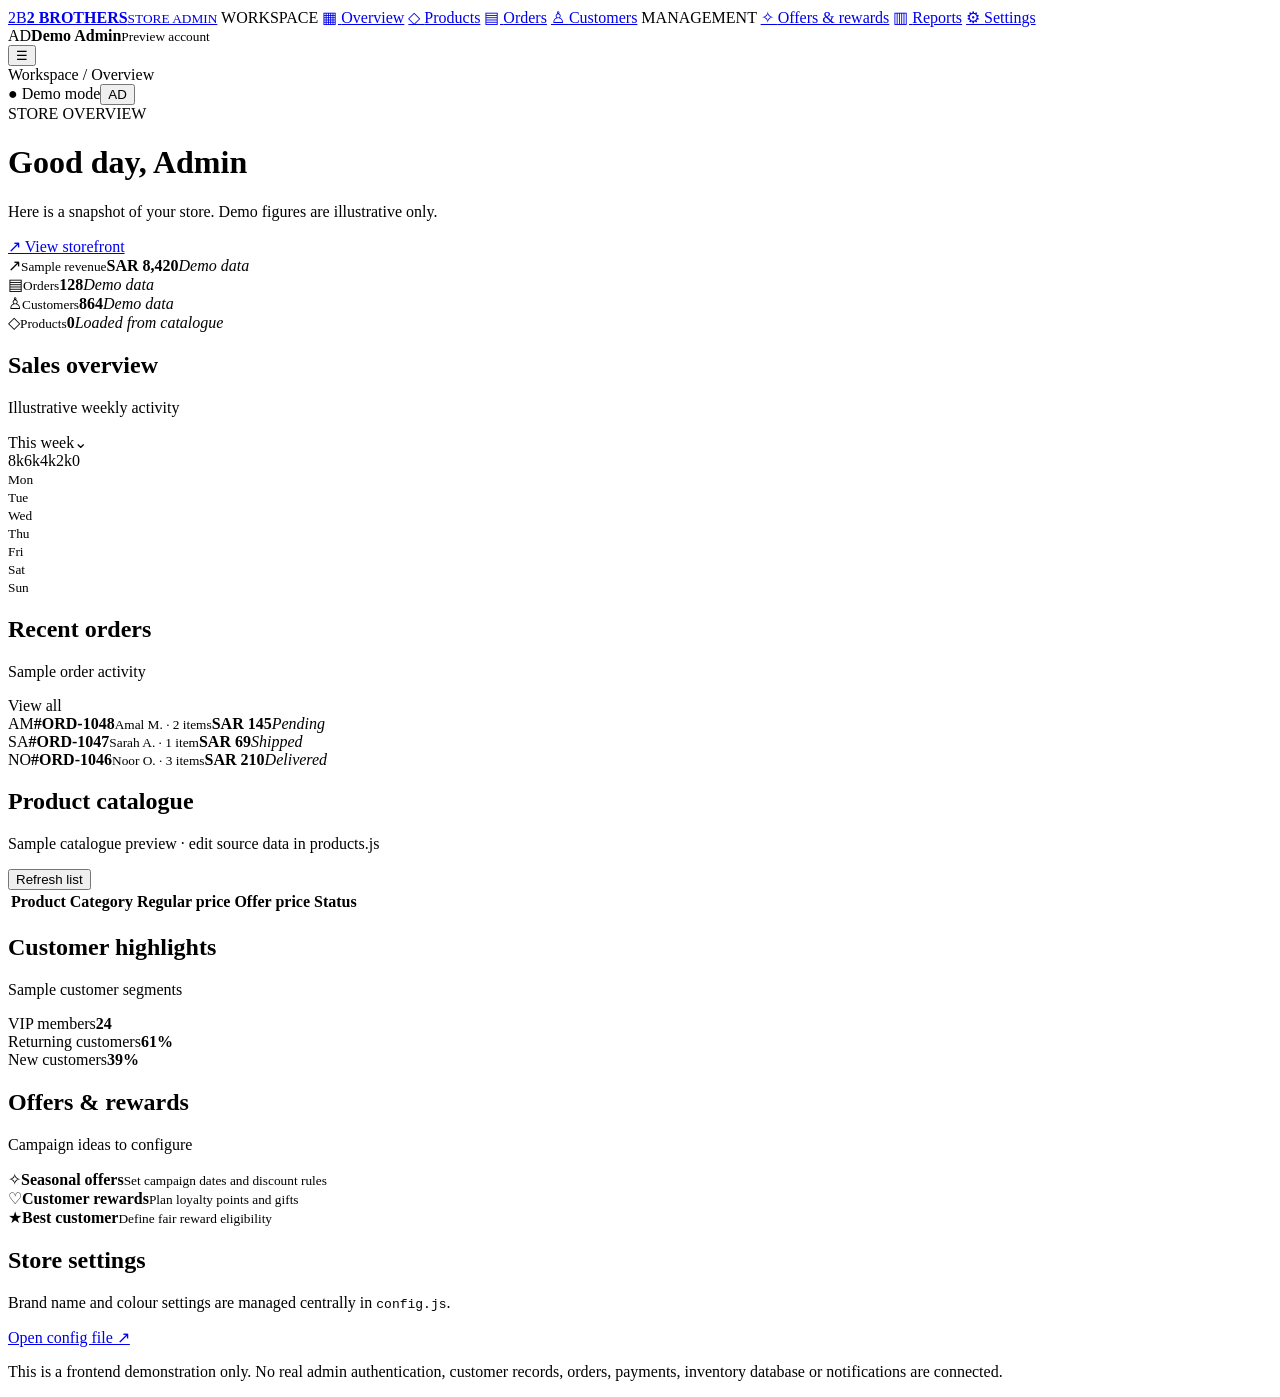
==== admin/index.html @ e1af09f0 "Add admin dashboard in separate folder" ====
<!DOCTYPE html>
<html lang="en">
<head>
  <meta charset="UTF-8"><meta name="viewport" content="width=device-width, initial-scale=1.0">
  <meta name="theme-color" content="#123b2b"><title>Store Admin | Demo</title>
  <link rel="preconnect" href="https://fonts.googleapis.com"><link rel="preconnect" href="https://fonts.gstatic.com" crossorigin>
  <link href="https://fonts.googleapis.com/css2?family=DM+Sans:wght@400;500;600;700&family=Playfair+Display:wght@600;700&display=swap" rel="stylesheet">
  <link rel="stylesheet" href="admin.css">
  <script src="../config.js" defer></script><script src="../products.js" defer></script><script src="admin.js" defer></script>
</head>
<body>
  <aside class="sidebar" id="sidebar">
    <a class="admin-brand" href="../index.html"><span class="brand-icon">2B</span><span><b data-brand-name>2 BROTHERS</b><small>STORE ADMIN</small></span></a>
    <span class="side-label">WORKSPACE</span>
    <a class="side-link active" href="#overview">▦ <span>Overview</span></a>
    <a class="side-link" href="#inventory">◇ <span>Products</span></a>
    <a class="side-link" href="#orders">▤ <span>Orders</span></a>
    <a class="side-link" href="#customers">♙ <span>Customers</span></a>
    <span class="side-label">MANAGEMENT</span>
    <a class="side-link" href="#campaigns">✧ <span>Offers & rewards</span></a>
    <a class="side-link" href="#reports">▥ <span>Reports</span></a>
    <a class="side-link" href="#settings">⚙ <span>Settings</span></a>
    <div class="sidebar-bottom"><span class="avatar">AD</span><span><b>Demo Admin</b><small>Preview account</small></span></div>
  </aside>
  <main class="main-area">
    <header class="topbar"><button id="sidebarToggle" class="mobile-toggle">☰</button><div><span class="crumb">Workspace /</span> Overview</div><div class="top-actions"><span class="status-pill">● Demo mode</span><button class="admin-avatar">AD</button></div></header>
    <div class="content" id="overview">
      <div class="welcome-row"><div><span class="eyebrow">STORE OVERVIEW</span><h1>Good day, Admin</h1><p>Here is a snapshot of your store. Demo figures are illustrative only.</p></div><a class="view-store" href="../index.html">↗ View storefront</a></div>
      <section class="stats-grid">
        <article class="stat-card"><span class="stat-icon green">↗</span><small>Sample revenue</small><strong>SAR 8,420</strong><em>Demo data</em></article>
        <article class="stat-card"><span class="stat-icon cyan">▤</span><small>Orders</small><strong>128</strong><em>Demo data</em></article>
        <article class="stat-card"><span class="stat-icon yellow">♙</span><small>Customers</small><strong>864</strong><em>Demo data</em></article>
        <article class="stat-card"><span class="stat-icon red">◇</span><small>Products</small><strong id="productCount">0</strong><em>Loaded from catalogue</em></article>
      </section>
      <section class="dashboard-grid">
        <article class="panel chart-panel" id="reports"><div class="panel-heading"><div><h2>Sales overview</h2><p>Illustrative weekly activity</p></div><span class="select-chip">This week⌄</span></div>
          <div class="chart"><div class="chart-y"><span>8k</span><span>6k</span><span>4k</span><span>2k</span><span>0</span></div><div class="chart-bars"><div style="height:42%"><i></i><small>Mon</small></div><div style="height:68%"><i></i><small>Tue</small></div><div style="height:52%"><i></i><small>Wed</small></div><div style="height:84%"><i></i><small>Thu</small></div><div style="height:61%"><i></i><small>Fri</small></div><div style="height:95%"><i></i><small>Sat</small></div><div style="height:72%"><i></i><small>Sun</small></div></div></div>
        </article>
        <article class="panel" id="orders"><div class="panel-heading"><div><h2>Recent orders</h2><p>Sample order activity</p></div><span class="subtle-link">View all</span></div>
          <div class="order-row"><span class="order-avatar">AM</span><span><b>#ORD-1048</b><small>Amal M. · 2 items</small></span><strong>SAR 145</strong><em class="tag pending">Pending</em></div>
          <div class="order-row"><span class="order-avatar cyan-bg">SA</span><span><b>#ORD-1047</b><small>Sarah A. · 1 item</small></span><strong>SAR 69</strong><em class="tag shipped">Shipped</em></div>
          <div class="order-row"><span class="order-avatar yellow-bg">NO</span><span><b>#ORD-1046</b><small>Noor O. · 3 items</small></span><strong>SAR 210</strong><em class="tag delivered">Delivered</em></div>
        </article>
      </section>
      <section class="panel inventory-panel" id="inventory"><div class="panel-heading"><div><h2>Product catalogue</h2><p>Sample catalogue preview · edit source data in products.js</p></div><button class="small-action" id="refreshProducts">Refresh list</button></div>
        <div class="table-wrap"><table><thead><tr><th>Product</th><th>Category</th><th>Regular price</th><th>Offer price</th><th>Status</th></tr></thead><tbody id="productTable"></tbody></table></div>
      </section>
      <section class="lower-grid">
        <article class="panel" id="customers"><div class="panel-heading"><div><h2>Customer highlights</h2><p>Sample customer segments</p></div></div><div class="segment"><span>VIP members</span><b>24</b><div><i style="width:72%"></i></div></div><div class="segment"><span>Returning customers</span><b>61%</b><div><i style="width:61%"></i></div></div><div class="segment"><span>New customers</span><b>39%</b><div><i style="width:39%"></i></div></div></article>
        <article class="panel" id="campaigns"><div class="panel-heading"><div><h2>Offers & rewards</h2><p>Campaign ideas to configure</p></div></div><div class="campaign-item"><span class="campaign-icon">✧</span><span><b>Seasonal offers</b><small>Set campaign dates and discount rules</small></span></div><div class="campaign-item"><span class="campaign-icon yellow-bg">♡</span><span><b>Customer rewards</b><small>Plan loyalty points and gifts</small></span></div><div class="campaign-item"><span class="campaign-icon cyan-bg">★</span><span><b>Best customer</b><small>Define fair reward eligibility</small></span></div></article>
      </section>
      <section class="panel settings-panel" id="settings"><div><h2>Store settings</h2><p>Brand name and colour settings are managed centrally in <code>config.js</code>.</p></div><a href="../config.js" class="small-action">Open config file ↗</a></section>
      <p class="footer-note">This is a frontend demonstration only. No real admin authentication, customer records, orders, payments, inventory database or notifications are connected.</p>
    </div>
  </main>
</body>
</html>
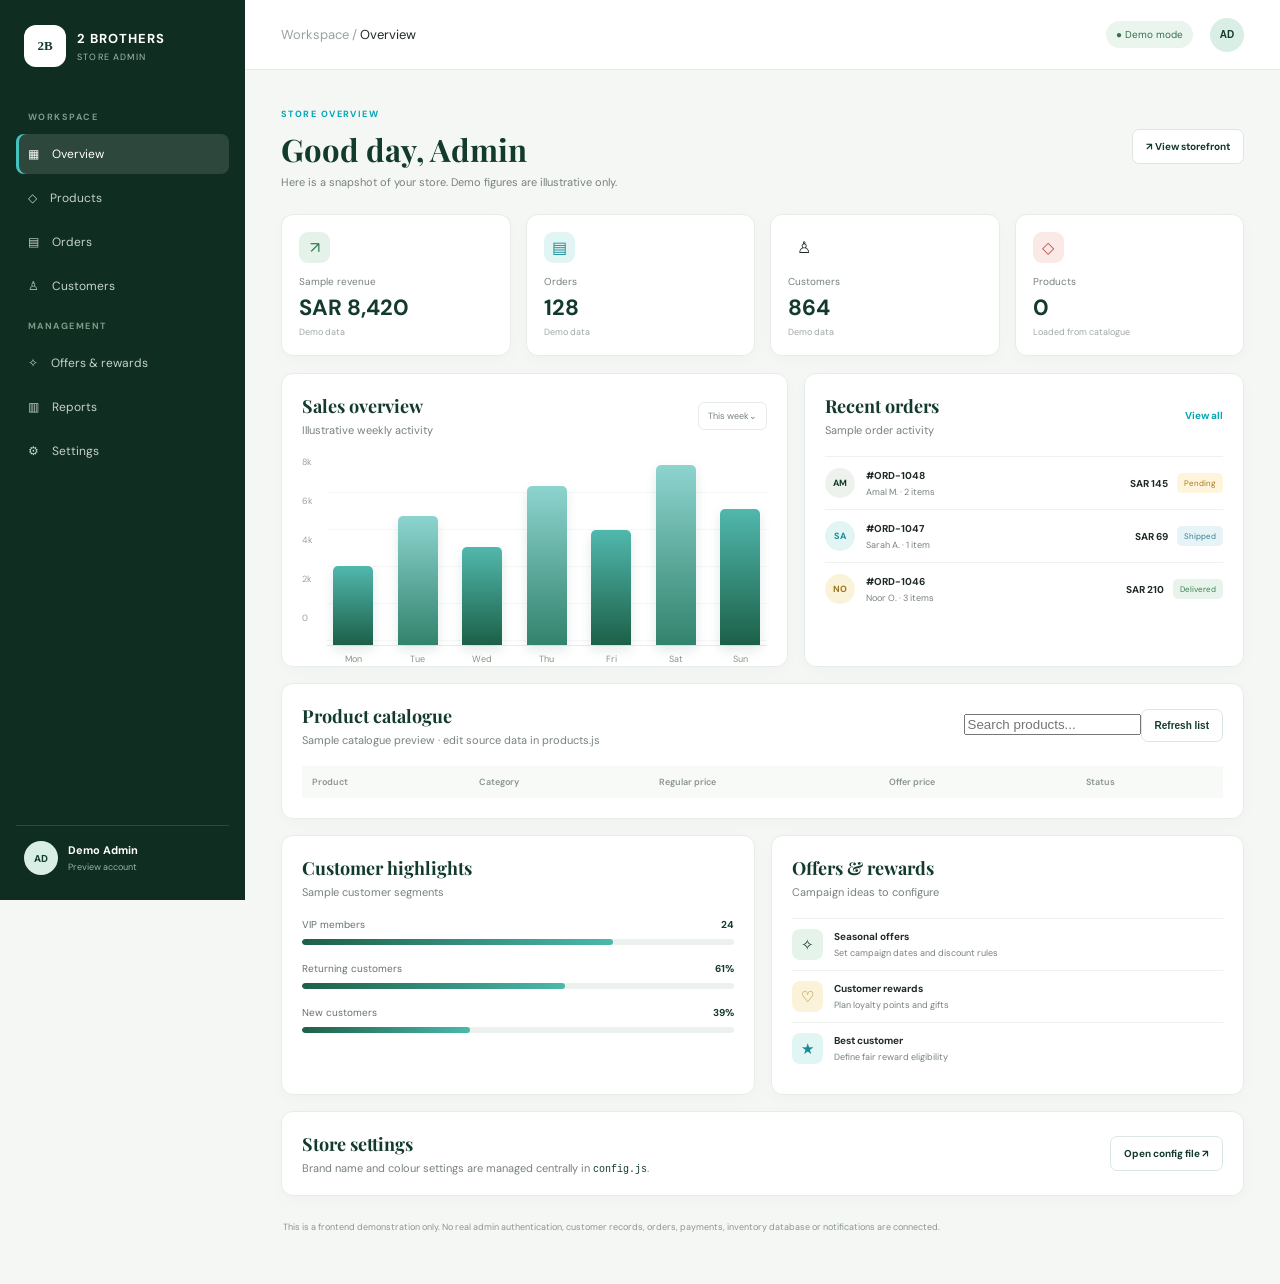
==== commit 81c00e3b: "Update index.html" ====
--- a/admin/index.html
+++ b/admin/index.html
@@ -2,14 +2,15 @@
 <html lang="en">
 <head>
   <meta charset="UTF-8"><meta name="viewport" content="width=device-width, initial-scale=1.0">
-  <meta name="theme-color" content="#123b2b"><title>Store Admin | Demo</title>
+  <meta name="theme-color" content="#123b2b"><meta name="robots" content="noindex, nofollow"><title>Store Admin | Demo</title>
   <link rel="preconnect" href="https://fonts.googleapis.com"><link rel="preconnect" href="https://fonts.gstatic.com" crossorigin>
   <link href="https://fonts.googleapis.com/css2?family=DM+Sans:wght@400;500;600;700&family=Playfair+Display:wght@600;700&display=swap" rel="stylesheet">
   <link rel="stylesheet" href="admin.css">
+  <link rel="stylesheet" href="admin-upgrades.css">
   <script src="../config.js" defer></script><script src="../products.js" defer></script><script src="admin.js" defer></script>
 </head>
 <body>
-  <aside class="sidebar" id="sidebar">
+  <aside class="sidebar" id="sidebar" aria-label="Admin navigation">
     <a class="admin-brand" href="../index.html"><span class="brand-icon">2B</span><span><b data-brand-name>2 BROTHERS</b><small>STORE ADMIN</small></span></a>
     <span class="side-label">WORKSPACE</span>
     <a class="side-link active" href="#overview">▦ <span>Overview</span></a>
@@ -22,15 +23,16 @@
     <a class="side-link" href="#settings">⚙ <span>Settings</span></a>
     <div class="sidebar-bottom"><span class="avatar">AD</span><span><b>Demo Admin</b><small>Preview account</small></span></div>
   </aside>
+  <div class="sidebar-backdrop" id="sidebarBackdrop"></div>
   <main class="main-area">
-    <header class="topbar"><button id="sidebarToggle" class="mobile-toggle">☰</button><div><span class="crumb">Workspace /</span> Overview</div><div class="top-actions"><span class="status-pill">● Demo mode</span><button class="admin-avatar">AD</button></div></header>
+    <header class="topbar"><button id="sidebarToggle" class="mobile-toggle" aria-label="Open navigation" aria-expanded="false" aria-controls="sidebar">☰</button><div><span class="crumb">Workspace /</span> <span id="crumbCurrent">Overview</span></div><div class="top-actions"><span class="status-pill">● Demo mode</span><button class="admin-avatar" aria-label="Admin account">AD</button></div></header>
     <div class="content" id="overview">
       <div class="welcome-row"><div><span class="eyebrow">STORE OVERVIEW</span><h1>Good day, Admin</h1><p>Here is a snapshot of your store. Demo figures are illustrative only.</p></div><a class="view-store" href="../index.html">↗ View storefront</a></div>
       <section class="stats-grid">
         <article class="stat-card"><span class="stat-icon green">↗</span><small>Sample revenue</small><strong>SAR 8,420</strong><em>Demo data</em></article>
         <article class="stat-card"><span class="stat-icon cyan">▤</span><small>Orders</small><strong>128</strong><em>Demo data</em></article>
         <article class="stat-card"><span class="stat-icon yellow">♙</span><small>Customers</small><strong>864</strong><em>Demo data</em></article>
-        <article class="stat-card"><span class="stat-icon red">◇</span><small>Products</small><strong id="productCount">0</strong><em>Loaded from catalogue</em></article>
+        <article class="stat-card"><span class="stat-icon red">◇</span><small>Products</small><strong id="productCount">0</strong><em id="productNote">Loaded from catalogue</em></article>
       </section>
       <section class="dashboard-grid">
         <article class="panel chart-panel" id="reports"><div class="panel-heading"><div><h2>Sales overview</h2><p>Illustrative weekly activity</p></div><span class="select-chip">This week⌄</span></div>
@@ -42,7 +44,7 @@
           <div class="order-row"><span class="order-avatar yellow-bg">NO</span><span><b>#ORD-1046</b><small>Noor O. · 3 items</small></span><strong>SAR 210</strong><em class="tag delivered">Delivered</em></div>
         </article>
       </section>
-      <section class="panel inventory-panel" id="inventory"><div class="panel-heading"><div><h2>Product catalogue</h2><p>Sample catalogue preview · edit source data in products.js</p></div><button class="small-action" id="refreshProducts">Refresh list</button></div>
+      <section class="panel inventory-panel" id="inventory"><div class="panel-heading"><div><h2>Product catalogue</h2><p>Sample catalogue preview · edit source data in products.js</p></div><div class="panel-tools"><input id="productSearch" type="search" placeholder="Search products..." aria-label="Search products"><button class="small-action" id="refreshProducts">Refresh list</button></div></div>
         <div class="table-wrap"><table><thead><tr><th>Product</th><th>Category</th><th>Regular price</th><th>Offer price</th><th>Status</th></tr></thead><tbody id="productTable"></tbody></table></div>
       </section>
       <section class="lower-grid">
--- a/admin/admin.css
+++ b/admin/admin.css
@@ -0,0 +1,5 @@
+/* Admin dashboard styles — restrained depth, clear hierarchy. */
+:root{--brand:#123b2b;--brand2:#1d6047;--cyan:#00a6b5;--ink:#202b25;--muted:#77827b;--line:#e8ece8;--bg:#f5f7f4;--white:#fff;--shadow:0 12px 30px rgba(22,50,35,.07)}
+*{box-sizing:border-box}body{margin:0;background:var(--bg);color:var(--ink);font-family:"DM Sans",sans-serif;font-size:13px}.sidebar{position:fixed;inset:0 auto 0 0;width:245px;padding:25px 16px;background:#102d21;color:#fff;display:flex;flex-direction:column;z-index:5}.admin-brand{display:flex;align-items:center;gap:11px;padding:0 8px 32px;color:#fff;text-decoration:none}.brand-icon{width:42px;height:42px;display:grid;place-items:center;border-radius:12px;background:#fff;color:var(--brand);font-family:Georgia,serif;font-weight:700}.admin-brand b,.admin-brand small,.sidebar-bottom b,.sidebar-bottom small{display:block}.admin-brand b{font-size:13px;letter-spacing:.08em}.admin-brand small{margin-top:4px;color:#a8bdb0;font-size:9px;letter-spacing:.13em}.side-label{padding:12px 12px 9px;color:#7f9a89;font-size:9px;font-weight:700;letter-spacing:.16em}.side-link{display:flex;align-items:center;gap:13px;margin:2px 0;padding:12px;border-radius:8px;color:#c5d2c9;text-decoration:none;font-size:12px}.side-link:hover,.side-link.active{color:#fff;background:rgba(255,255,255,.12)}.side-link.active{box-shadow:inset 3px 0 #45c2bd}.sidebar-bottom{display:flex;align-items:center;gap:10px;margin-top:auto;padding:15px 8px 0;border-top:1px solid rgba(255,255,255,.13)}.avatar,.admin-avatar{width:34px;height:34px;display:grid;place-items:center;border:0;border-radius:50%;background:#d9eee4;color:var(--brand);font-size:10px;font-weight:700}.sidebar-bottom b{font-size:11px}.sidebar-bottom small{margin-top:4px;color:#9db2a4;font-size:9px}.main-area{min-height:100vh;margin-left:245px}.topbar{height:70px;display:flex;align-items:center;justify-content:space-between;padding:0 36px;border-bottom:1px solid var(--line);background:#fff}.crumb{color:#99a39d}.top-actions{display:flex;align-items:center;gap:17px}.status-pill{padding:7px 10px;border-radius:20px;background:#eaf5ee;color:#31714d;font-size:10px}.admin-avatar{cursor:pointer}.mobile-toggle{display:none}.content{width:min(1280px,100%);margin:auto;padding:34px 36px 25px}.welcome-row{display:flex;align-items:center;justify-content:space-between;margin-bottom:25px}.eyebrow{color:var(--cyan);font-size:9px;font-weight:700;letter-spacing:.16em}.welcome-row h1{margin:7px 0 5px;color:var(--brand);font-family:"Playfair Display",serif;font-size:31px}.welcome-row p,.panel-heading p,.settings-panel p{margin:0;color:var(--muted);font-size:11px}.view-store,.small-action{padding:10px 13px;border:1px solid #dce7df;border-radius:7px;color:var(--brand);background:#fff;text-decoration:none;font-size:10px;font-weight:700}.stats-grid{display:grid;grid-template-columns:repeat(4,1fr);gap:15px;margin-bottom:17px}.stat-card,.panel{border:1px solid var(--line);border-radius:12px;background:#fff;box-shadow:0 4px 16px rgba(20,48,35,.025)}.stat-card{position:relative;min-height:125px;padding:17px;transition:transform .2s,box-shadow .2s}.stat-card:hover{transform:translateY(-3px);box-shadow:var(--shadow)}.stat-icon{width:31px;height:31px;display:grid;place-items:center;margin-bottom:12px;border-radius:9px;font-size:16px}.green{background:#e5f2e9;color:#2f7950}.cyan{background:#e1f5f5;color:#168b96}.yellow-bg{background:#fbf3d9!important;color:#9b771c!important}.red{background:#fae9e7;color:#c34f48}.stat-card small,.stat-card strong,.stat-card em{display:block}.stat-card small{color:var(--muted);font-size:10px}.stat-card strong{margin-top:5px;color:var(--brand);font-size:22px}.stat-card em{margin-top:4px;color:#a0aaa3;font-size:9px;font-style:normal}.dashboard-grid{display:grid;grid-template-columns:1.15fr 1fr;gap:16px;margin-bottom:16px}.panel{padding:20px}.panel-heading{display:flex;align-items:center;justify-content:space-between;gap:12px;margin-bottom:19px}.panel-heading h2,.settings-panel h2{margin:0 0 5px;color:var(--brand);font-family:"Playfair Display",serif;font-size:18px}.select-chip{padding:7px 9px;border:1px solid var(--line);border-radius:6px;color:var(--muted);font-size:9px}.chart{height:190px;display:flex;gap:14px}.chart-y{display:flex;flex-direction:column;justify-content:space-between;padding-bottom:22px;color:#9aa49d;font-size:9px}.chart-bars{flex:1;display:flex;align-items:end;justify-content:space-around;gap:12px;border-bottom:1px solid var(--line);background:repeating-linear-gradient(to bottom,transparent 0,transparent 36px,#eef1ed 37px)}.chart-bars>div{position:relative;width:9%;min-width:13px;border-radius:5px 5px 0 0;background:linear-gradient(180deg,#51b8ad,#1c6048);box-shadow:0 5px 12px rgba(18,90,65,.12)}.chart-bars>div:nth-child(2n){background:linear-gradient(180deg,#8dd4cf,#32836d)}.chart-bars small{position:absolute;bottom:-20px;left:50%;color:#87928a;font-size:9px;transform:translateX(-50%)}.subtle-link{color:var(--cyan);font-size:10px;font-weight:700}.order-row{display:grid;grid-template-columns:32px minmax(90px,1fr) auto auto;align-items:center;gap:9px;padding:11px 0;border-top:1px solid #f0f2ef}.order-avatar{width:30px;height:30px;display:grid;place-items:center;border-radius:50%;background:#edf2ec;color:var(--brand);font-size:9px;font-weight:700}.cyan-bg{background:#e1f5f5!important;color:#168b96!important}.order-row b,.order-row small{display:block}.order-row b{font-size:10px}.order-row small{margin-top:4px;color:var(--muted);font-size:9px}.order-row>strong{font-size:10px}.tag{padding:5px 7px;border-radius:5px;font-size:8px;font-style:normal}.pending{background:#fff4dc;color:#a47b21}.shipped{background:#e6f3f7;color:#368092}.delivered{background:#e8f4eb;color:#3a8051}.inventory-panel{margin-bottom:16px}.table-wrap{overflow-x:auto}table{width:100%;border-collapse:collapse;text-align:left;white-space:nowrap}th{padding:10px;color:#8a958d;background:#f8faf7;font-size:9px;font-weight:600}td{padding:12px 10px;border-bottom:1px solid #f0f2ef;color:#566159;font-size:10px}td:first-child{color:var(--brand);font-weight:700}.product-cell{display:flex;align-items:center;gap:9px}.product-cell img{width:34px;height:34px;border-radius:6px;object-fit:cover}.stock-tag{padding:5px 7px;border-radius:5px;background:#e8f4eb;color:#3a8051;font-size:9px}.lower-grid{display:grid;grid-template-columns:1fr 1fr;gap:16px;margin-bottom:16px}.segment{display:grid;grid-template-columns:1fr auto;gap:8px;margin:17px 0;color:#667269;font-size:10px}.segment b{color:var(--brand)}.segment div{grid-column:1/-1;height:6px;overflow:hidden;border-radius:10px;background:#edf1ed}.segment i{display:block;height:100%;border-radius:10px;background:linear-gradient(90deg,#1d6047,#4ab9ac)}.campaign-item{display:flex;align-items:center;gap:11px;padding:10px 0;border-top:1px solid #f0f2ef}.campaign-icon{width:31px;height:31px;display:grid;place-items:center;border-radius:8px;background:#e6f3eb;color:var(--brand);font-size:15px}.campaign-item b,.campaign-item small{display:block}.campaign-item b{font-size:10px}.campaign-item small{margin-top:4px;color:var(--muted);font-size:9px}.settings-panel{display:flex;align-items:center;justify-content:space-between;gap:15px}.settings-panel code{color:var(--brand);font-size:10px}.footer-note{padding:15px 2px;color:#8a958d;font-size:9px;line-height:1.7}
+@media(max-width:1050px){.sidebar{width:210px}.main-area{margin-left:210px}.content{padding:28px 22px}.stats-grid{grid-template-columns:repeat(2,1fr)}.dashboard-grid{grid-template-columns:1fr}.}
+@media(max-width:650px){.sidebar{width:245px;transform:translateX(-102%);transition:transform .25s;box-shadow:var(--shadow)}.sidebar.open{transform:translateX(0)}.main-area{margin-left:0}.topbar{height:60px;padding:0 16px}.mobile-toggle{display:block;border:0;background:none;color:var(--brand);font-size:19px}.topbar>div:nth-child(2){margin-right:auto;margin-left:12px}.status-pill{font-size:9px}.content{padding:24px 15px}.welcome-row{align-items:flex-start;gap:10px}.welcome-row h1{font-size:25px}.welcome-row p{max-width:230px;line-height:1.6}.view-store{white-space:nowrap;padding:8px;font-size:9px}.stats-grid{gap:10px}.stat-card{min-height:115px;padding:13px}.stat-card strong{font-size:19px}.panel{padding:15px}.lower-grid{grid-template-columns:1fr}.order-row{grid-template-columns:30px minmax(75px,1fr) auto}.order-row .tag{grid-column:2/-1;justify-self:start}.settings-panel{align-items:flex-start;flex-direction:column}.chart{gap:8px}.chart-bars{gap:6px}}
